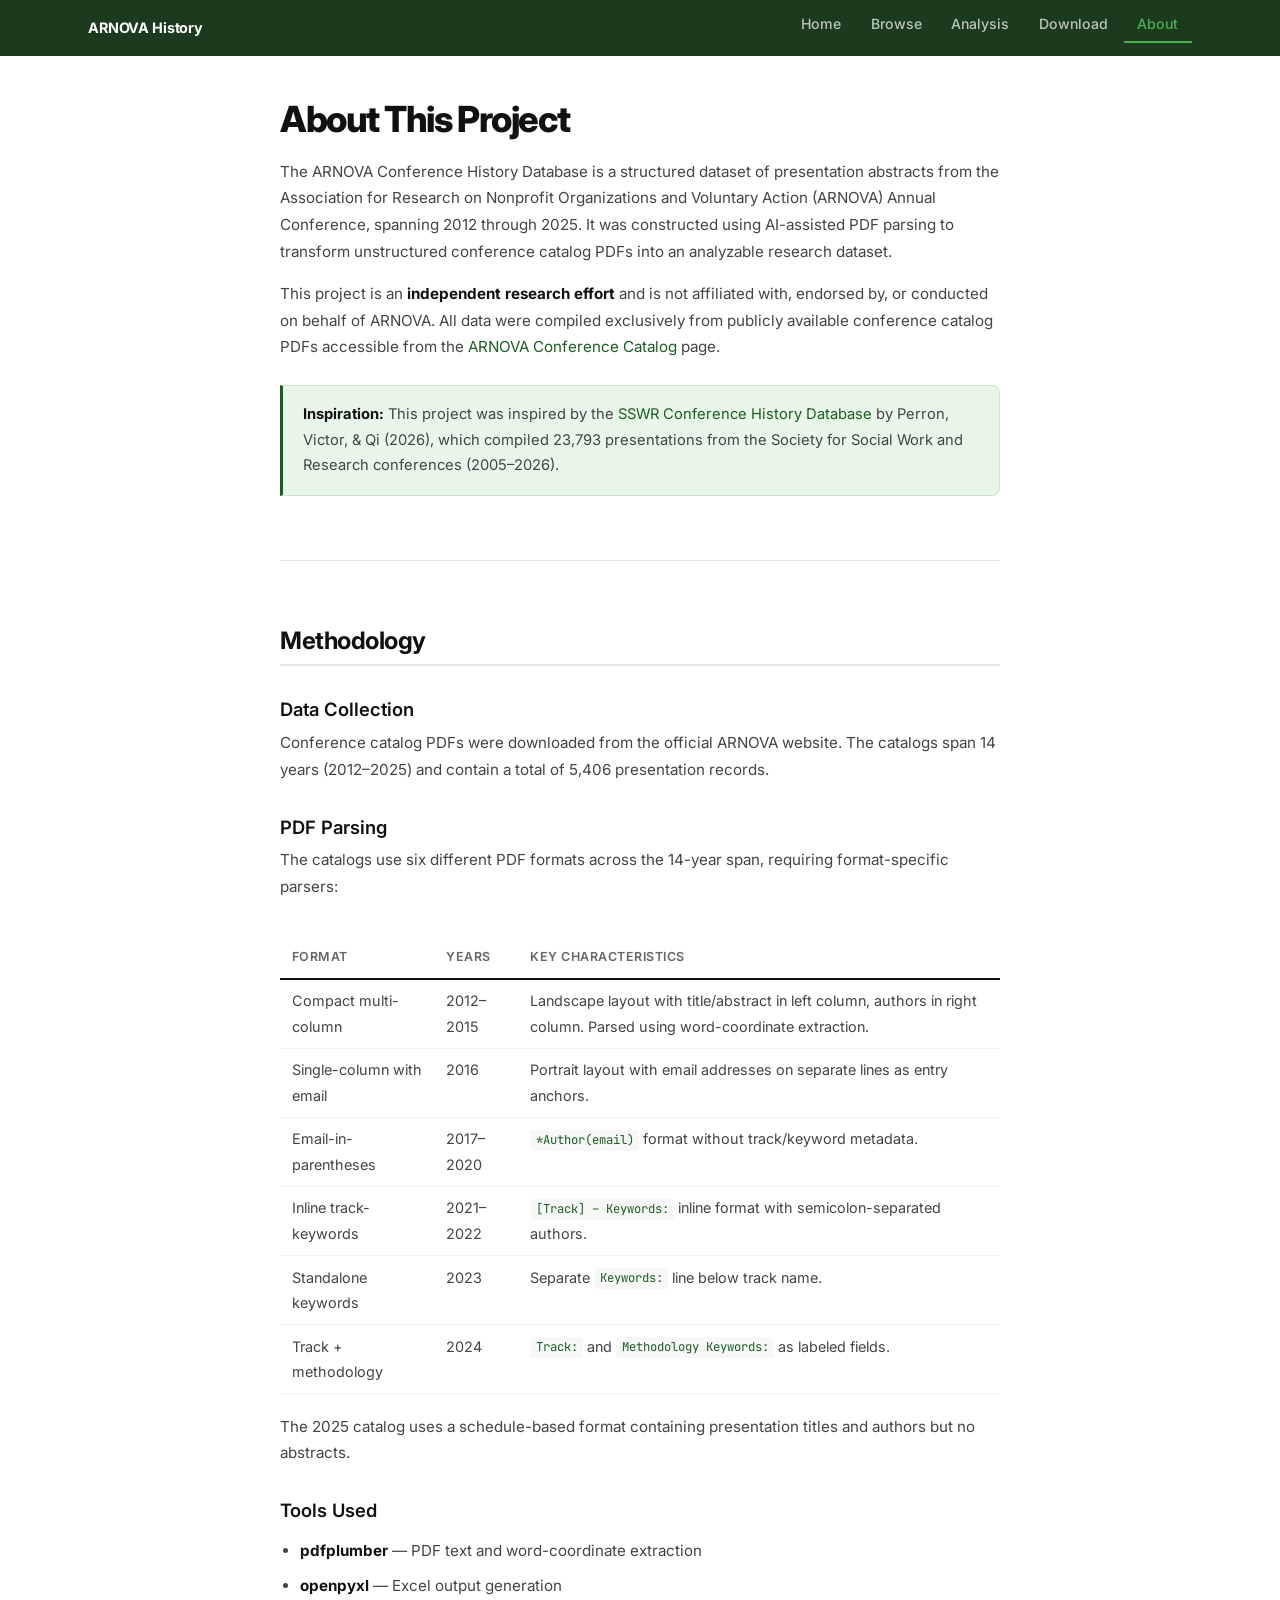
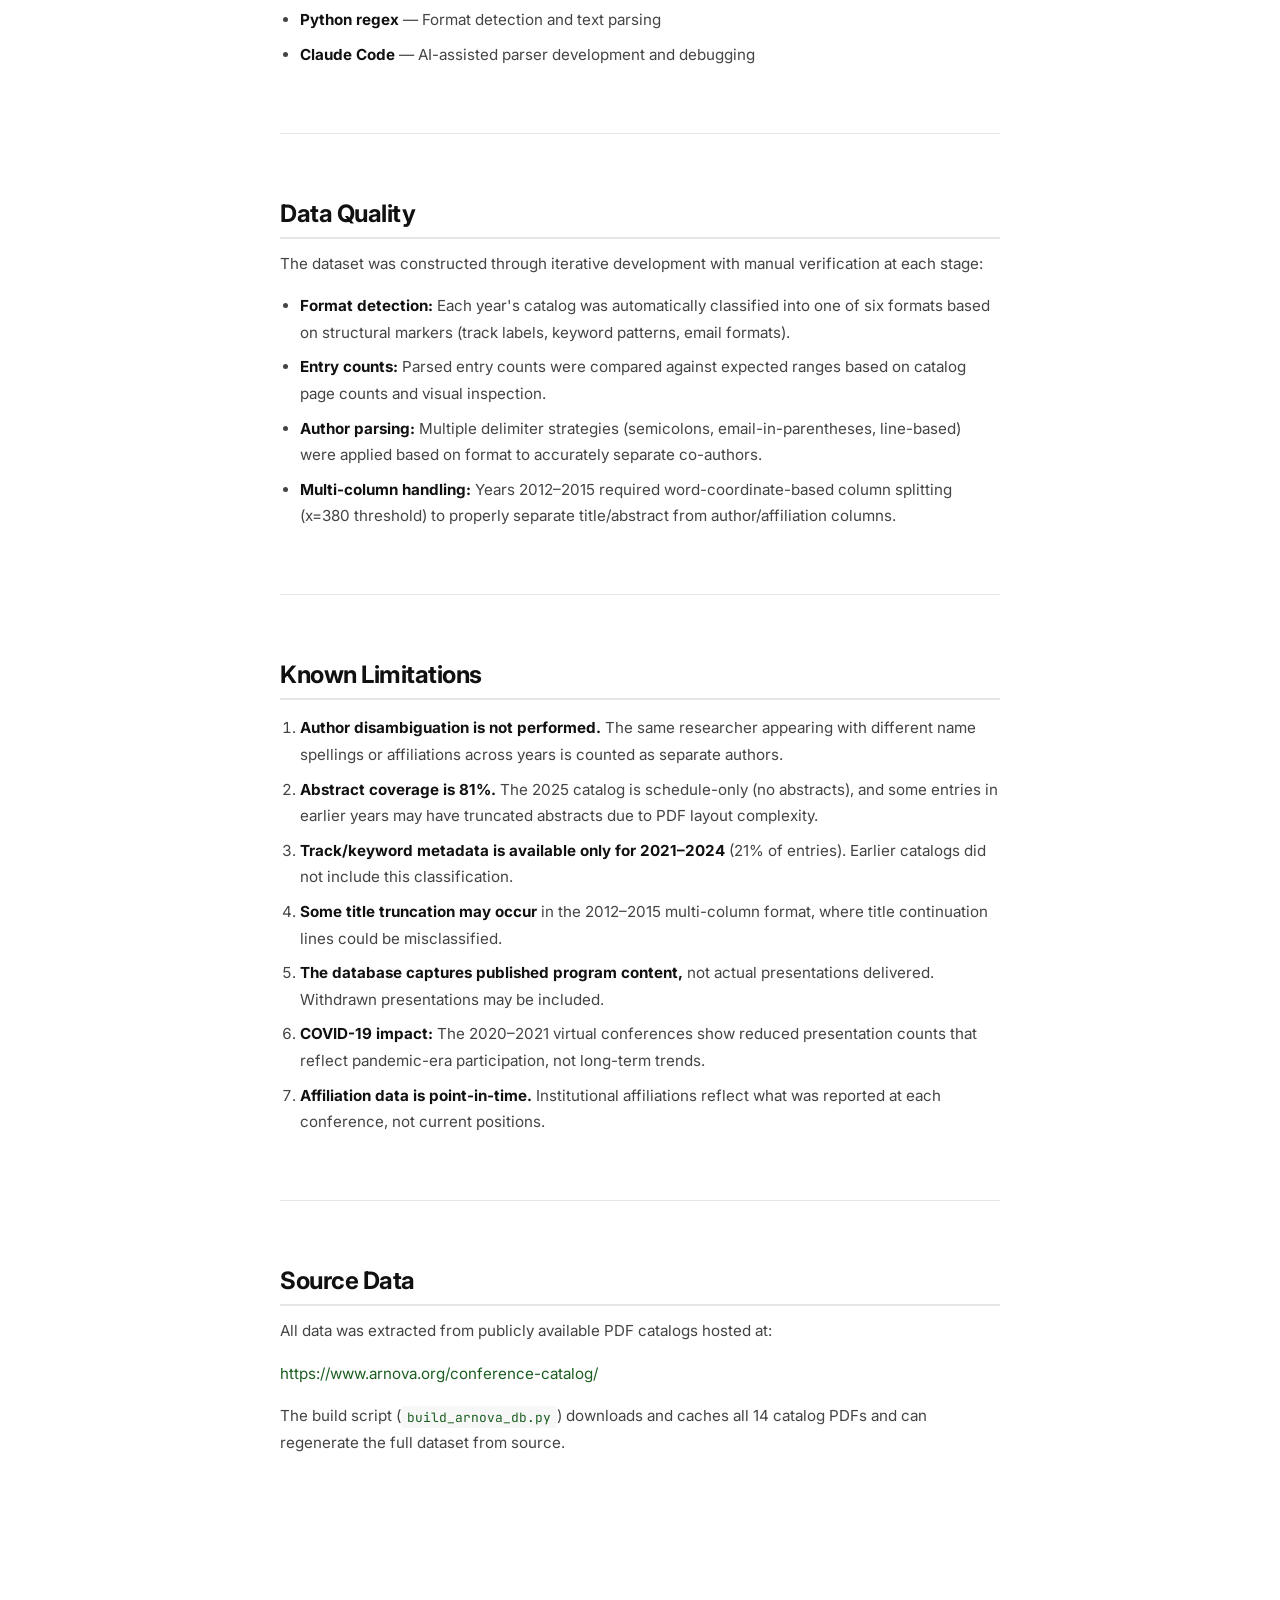
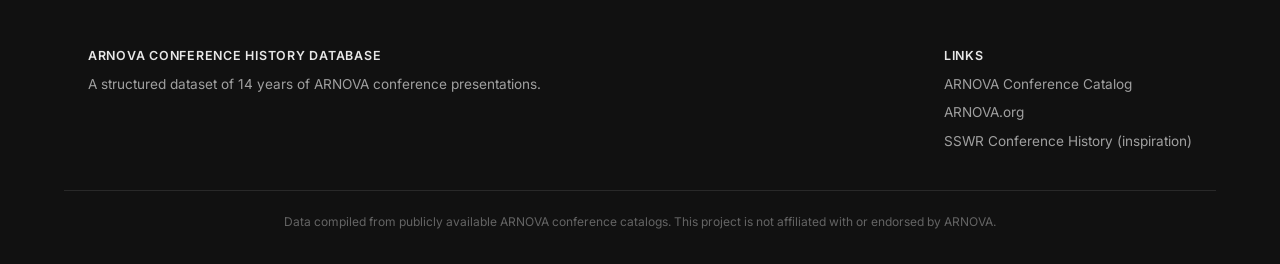
==== about.html @ 42786fa2 "Initial commit: ARNOVA Conference History Database website Static site with 5,406 presentations from" ====
<!DOCTYPE html>
<html lang="en">
<head>
  <meta charset="UTF-8">
  <meta name="viewport" content="width=device-width, initial-scale=1.0">
  <title>About | ARNOVA Conference History Database</title>
  <meta name="description" content="About the ARNOVA Conference History Database project, methodology, and limitations.">
  <link rel="stylesheet" href="css/style.css">
</head>
<body>

  <header class="site-header">
    <nav class="nav-inner">
      <a href="index.html" class="nav-brand">ARNOVA History</a>
      <button class="nav-toggle" aria-label="Toggle navigation" aria-expanded="false">&#9776;</button>
      <ul class="nav-links">
        <li><a href="index.html">Home</a></li>
        <li><a href="browse.html">Browse</a></li>
        <li><a href="analysis.html">Analysis</a></li>
        <li><a href="download.html">Download</a></li>
        <li><a href="about.html">About</a></li>
      </ul>
    </nav>
  </header>

  <main>
    <div class="container">
      <h1>About This Project</h1>

      <p>The ARNOVA Conference History Database is a structured dataset of presentation abstracts from the Association for Research on Nonprofit Organizations and Voluntary Action (ARNOVA) Annual Conference, spanning 2012 through 2025. It was constructed using AI-assisted PDF parsing to transform unstructured conference catalog PDFs into an analyzable research dataset.</p>

      <p>This project is an <strong>independent research effort</strong> and is not affiliated with, endorsed by, or conducted on behalf of ARNOVA. All data were compiled exclusively from publicly available conference catalog PDFs accessible from the <a href="https://www.arnova.org/conference-catalog/" target="_blank">ARNOVA Conference Catalog</a> page.</p>

      <div class="callout">
        <p><strong>Inspiration:</strong> This project was inspired by the <a href="https://beperron.github.io/SSWR-History-Public/" target="_blank">SSWR Conference History Database</a> by Perron, Victor, &amp; Qi (2026), which compiled 23,793 presentations from the Society for Social Work and Research conferences (2005&ndash;2026).</p>
      </div>

      <hr>

      <h2 id="methodology">Methodology</h2>

      <h3>Data Collection</h3>
      <p>Conference catalog PDFs were downloaded from the official ARNOVA website. The catalogs span 14 years (2012&ndash;2025) and contain a total of 5,406 presentation records.</p>

      <h3>PDF Parsing</h3>
      <p>The catalogs use six different PDF formats across the 14-year span, requiring format-specific parsers:</p>
      <div class="table-wrap">
        <table>
          <thead>
            <tr><th>Format</th><th>Years</th><th>Key Characteristics</th></tr>
          </thead>
          <tbody>
            <tr><td>Compact multi-column</td><td>2012&ndash;2015</td><td>Landscape layout with title/abstract in left column, authors in right column. Parsed using word-coordinate extraction.</td></tr>
            <tr><td>Single-column with email</td><td>2016</td><td>Portrait layout with email addresses on separate lines as entry anchors.</td></tr>
            <tr><td>Email-in-parentheses</td><td>2017&ndash;2020</td><td><code>*Author(email)</code> format without track/keyword metadata.</td></tr>
            <tr><td>Inline track-keywords</td><td>2021&ndash;2022</td><td><code>[Track] &ndash; Keywords:</code> inline format with semicolon-separated authors.</td></tr>
            <tr><td>Standalone keywords</td><td>2023</td><td>Separate <code>Keywords:</code> line below track name.</td></tr>
            <tr><td>Track + methodology</td><td>2024</td><td><code>Track:</code> and <code>Methodology Keywords:</code> as labeled fields.</td></tr>
          </tbody>
        </table>
      </div>
      <p>The 2025 catalog uses a schedule-based format containing presentation titles and authors but no abstracts.</p>

      <h3>Tools Used</h3>
      <ul>
        <li><strong>pdfplumber</strong> &mdash; PDF text and word-coordinate extraction</li>
        <li><strong>openpyxl</strong> &mdash; Excel output generation</li>
        <li><strong>Python regex</strong> &mdash; Format detection and text parsing</li>
        <li><strong>Claude Code</strong> &mdash; AI-assisted parser development and debugging</li>
      </ul>

      <hr>

      <h2 id="quality">Data Quality</h2>
      <p>The dataset was constructed through iterative development with manual verification at each stage:</p>
      <ul>
        <li><strong>Format detection:</strong> Each year's catalog was automatically classified into one of six formats based on structural markers (track labels, keyword patterns, email formats).</li>
        <li><strong>Entry counts:</strong> Parsed entry counts were compared against expected ranges based on catalog page counts and visual inspection.</li>
        <li><strong>Author parsing:</strong> Multiple delimiter strategies (semicolons, email-in-parentheses, line-based) were applied based on format to accurately separate co-authors.</li>
        <li><strong>Multi-column handling:</strong> Years 2012&ndash;2015 required word-coordinate-based column splitting (x=380 threshold) to properly separate title/abstract from author/affiliation columns.</li>
      </ul>

      <hr>

      <h2 id="limitations">Known Limitations</h2>
      <ol>
        <li><strong>Author disambiguation is not performed.</strong> The same researcher appearing with different name spellings or affiliations across years is counted as separate authors.</li>
        <li><strong>Abstract coverage is 81%.</strong> The 2025 catalog is schedule-only (no abstracts), and some entries in earlier years may have truncated abstracts due to PDF layout complexity.</li>
        <li><strong>Track/keyword metadata is available only for 2021&ndash;2024</strong> (21% of entries). Earlier catalogs did not include this classification.</li>
        <li><strong>Some title truncation may occur</strong> in the 2012&ndash;2015 multi-column format, where title continuation lines could be misclassified.</li>
        <li><strong>The database captures published program content,</strong> not actual presentations delivered. Withdrawn presentations may be included.</li>
        <li><strong>COVID-19 impact:</strong> The 2020&ndash;2021 virtual conferences show reduced presentation counts that reflect pandemic-era participation, not long-term trends.</li>
        <li><strong>Affiliation data is point-in-time.</strong> Institutional affiliations reflect what was reported at each conference, not current positions.</li>
      </ol>

      <hr>

      <h2 id="source">Source Data</h2>
      <p>All data was extracted from publicly available PDF catalogs hosted at:</p>
      <p><a href="https://www.arnova.org/conference-catalog/" target="_blank">https://www.arnova.org/conference-catalog/</a></p>
      <p>The build script (<code>build_arnova_db.py</code>) downloads and caches all 14 catalog PDFs and can regenerate the full dataset from source.</p>

    </div>
  </main>

  <footer class="site-footer">
    <div class="footer-inner">
      <div class="footer-col">
        <h4>ARNOVA Conference History Database</h4>
        <p>A structured dataset of 14 years of ARNOVA conference presentations.</p>
      </div>
      <div class="footer-col">
        <h4>Links</h4>
        <ul>
          <li><a href="https://www.arnova.org/conference-catalog/" target="_blank">ARNOVA Conference Catalog</a></li>
          <li><a href="https://www.arnova.org/" target="_blank">ARNOVA.org</a></li>
          <li><a href="https://beperron.github.io/SSWR-History-Public/" target="_blank">SSWR Conference History (inspiration)</a></li>
        </ul>
      </div>
    </div>
    <div class="footer-bottom">
      Data compiled from publicly available ARNOVA conference catalogs. This project is not affiliated with or endorsed by ARNOVA.
    </div>
  </footer>

  <script src="js/main.js"></script>
</body>
</html>
---- css/style.css ----
/* ============================================================
   ARNOVA Conference History Database
   Adapted from SSWR Conference History style
   ============================================================ */

@import url('https://fonts.googleapis.com/css2?family=Inter:wght@300;400;500;600;700;800&family=Newsreader:ital,wght@0,400;0,500;1,400&family=JetBrains+Mono:wght@400;500&display=swap');

:root {
  --white:        #ffffff;
  --bg:           #ffffff;
  --bg-alt:       #f7f7f8;
  --bg-code:      #1a1a2e;
  --ink:          #111111;
  --ink-secondary:#444444;
  --ink-muted:    #666666;
  --ink-light:    #999999;
  --border:       #e5e5e5;
  --border-light: #f0f0f0;
  --primary:      #1b5e20;
  --primary-dark: #0d3b12;
  --primary-bg:   #e8f5e9;
  --accent:       #2e7d32;
  --accent-light: #4caf50;
  --blue-bg:      #f0f7ff;

  --font-sans:  'Inter', -apple-system, sans-serif;
  --font-serif: 'Newsreader', 'Georgia', serif;
  --font-mono:  'JetBrains Mono', 'Menlo', monospace;

  --max-prose: 48rem;
  --max-wide:  72rem;
  --section-gap: 4rem;
}

/* ---- Reset ---- */
*, *::before, *::after { box-sizing: border-box; }

body {
  margin: 0;
  font-family: var(--font-sans);
  font-size: 0.95rem;
  font-weight: 400;
  line-height: 1.75;
  color: var(--ink-secondary);
  background: var(--bg);
  -webkit-font-smoothing: antialiased;
}

img { max-width: 100%; display: block; }

a {
  color: var(--primary);
  text-decoration: none;
  transition: color .15s;
}
a:hover { color: var(--ink); text-decoration: underline; }

::selection { background: rgba(27,94,32,.12); }

/* ---- Typography ---- */
h1, h2, h3, h4 {
  font-family: var(--font-sans);
  color: var(--ink);
  line-height: 1.3;
}

h1 {
  font-size: 2.25rem;
  font-weight: 800;
  letter-spacing: -0.04em;
  margin-top: 0;
  margin-bottom: 1rem;
}

h2 {
  font-size: 1.5rem;
  font-weight: 700;
  letter-spacing: -0.02em;
  margin-top: 3rem;
  margin-bottom: 0.75rem;
  padding-bottom: 0.5rem;
  border-bottom: 2px solid var(--border);
}

h3 {
  font-size: 1.15rem;
  font-weight: 600;
  margin-top: 2rem;
  margin-bottom: 0.5rem;
}

h4 {
  font-size: 0.95rem;
  font-weight: 600;
  margin-top: 1.5rem;
  margin-bottom: 0.4rem;
}

p { margin: 0 0 1rem; }

[id] { scroll-margin-top: 5rem; }

strong { color: var(--ink); }

code {
  font-family: var(--font-mono);
  font-size: 0.85em;
  background: var(--bg-alt);
  padding: 0.2em 0.45em;
  border-radius: 4px;
  color: var(--primary);
}

pre {
  background: var(--bg-code);
  color: #e0ddd5;
  padding: 1.25rem 1.5rem;
  overflow-x: auto;
  font-size: 0.85rem;
  line-height: 1.6;
  border-radius: 8px;
  margin: 1.25rem 0;
}
pre code { background: none; padding: 0; color: inherit; border-radius: 0; }

blockquote {
  margin: 1.5rem 0;
  padding: 0 0 0 1.25rem;
  border-left: 3px solid var(--primary);
  color: var(--ink-secondary);
  font-style: italic;
}

hr {
  border: none;
  border-top: 1px solid var(--border);
  margin: var(--section-gap) 0;
}

ol, ul { padding-left: 1.25rem; }
li { margin-bottom: 0.5rem; }

/* ---- Layout ---- */
.container       { max-width: var(--max-prose); margin: 0 auto; padding: 0 1.5rem; }
.container--wide { max-width: var(--max-wide);  margin: 0 auto; padding: 0 1.5rem; }
main { padding: 2.5rem 0 var(--section-gap); }

/* ---- Header / Nav ---- */
.site-header {
  background: #1b3a1e;
  position: sticky;
  top: 0;
  z-index: 100;
}
.nav-inner {
  max-width: var(--max-wide);
  margin: 0 auto;
  padding: 0 1.5rem;
  display: flex;
  align-items: center;
  justify-content: space-between;
  min-height: 3.5rem;
}
.nav-brand {
  display: flex;
  align-items: center;
  gap: 0.6rem;
  font-family: var(--font-sans);
  font-size: 0.9rem;
  font-weight: 700;
  color: #fff;
  letter-spacing: -0.01em;
}
.nav-brand:hover { color: #fff; text-decoration: none; }
.nav-links { display: flex; gap: 0.15rem; list-style: none; margin: 0; padding: 0; }
.nav-links a {
  color: rgba(255,255,255,.7);
  font-family: var(--font-sans);
  font-size: 0.88rem;
  font-weight: 500;
  padding: 0.6rem 0.85rem;
  border-bottom: 2px solid transparent;
  transition: all .15s;
}
.nav-links a:hover { color: #fff; text-decoration: none; }
.nav-links a.active { color: var(--accent-light); border-bottom-color: var(--accent-light); }
.nav-toggle { display: none; background: none; border: none; color: #fff; font-size: 1.3rem; cursor: pointer; }

/* ---- Hero ---- */
.hero {
  padding: 4rem 0 2rem;
}
.hero h1 {
  font-size: 3rem;
  font-weight: 800;
  letter-spacing: -0.04em;
  line-height: 1.1;
  margin: 0 0 1.25rem;
  color: var(--ink);
}
.hero .subtitle {
  font-size: 1.25rem;
  font-weight: 400;
  color: var(--ink-secondary);
  max-width: 54rem;
  line-height: 1.6;
  margin-bottom: 1.5rem;
}
.hero .badge {
  display: inline-block;
  font-family: var(--font-sans);
  font-size: 0.82rem;
  font-weight: 600;
  color: #fff;
  background: var(--accent);
  padding: 0.3rem 0.9rem;
  border-radius: 99px;
  vertical-align: middle;
}

/* ---- Stat Cards ---- */
.stats-bar {
  display: grid;
  grid-template-columns: repeat(4, 1fr);
  gap: 0;
  margin: 2rem auto;
  max-width: var(--max-wide);
  padding: 0 1.5rem;
  border-top: 1px solid var(--border);
  border-bottom: 1px solid var(--border);
}
.stat-card {
  text-align: center;
  padding: 1.5rem 0.5rem;
  border-right: 1px solid var(--border);
}
.stat-card:last-child { border-right: none; }
.stats-bar--3 { grid-template-columns: repeat(3, 1fr); }
.stat-card .number {
  font-family: var(--font-sans);
  font-size: 2.25rem;
  font-weight: 800;
  color: var(--accent);
  display: block;
  line-height: 1;
  letter-spacing: -0.03em;
}
.stat-card .label {
  font-family: var(--font-sans);
  font-size: 0.7rem;
  font-weight: 600;
  color: var(--ink-light);
  text-transform: uppercase;
  letter-spacing: 0.08em;
  margin-top: 0.4rem;
  display: block;
}

/* ---- Section ---- */
.section { margin-bottom: var(--section-gap); }
.section-label {
  font-family: var(--font-sans);
  font-size: 0.7rem;
  font-weight: 700;
  text-transform: uppercase;
  letter-spacing: 0.1em;
  color: var(--primary);
  margin-bottom: 0.25rem;
}

/* ---- Cards ---- */
.card {
  background: var(--bg-alt);
  border: 1px solid var(--border);
  border-radius: 8px;
  padding: 1.25rem 1.5rem;
  margin-bottom: 1.25rem;
}
.card h3 { margin-top: 0; }

.callout {
  background: var(--primary-bg);
  border: 1px solid rgba(27,94,32,.12);
  border-left: 3px solid var(--primary);
  border-radius: 0 8px 8px 0;
  padding: 1rem 1.25rem;
  margin: 1.5rem 0;
  font-size: 0.92rem;
}
.callout p:last-child { margin-bottom: 0; }

.callout--blue {
  background: var(--blue-bg);
  border-color: rgba(0,80,194,.1);
  border-left-color: #2563eb;
}

/* ---- Tables ---- */
table {
  width: 100%;
  border-collapse: collapse;
  font-size: 0.9rem;
  margin: 1.25rem 0;
}
thead th {
  font-family: var(--font-sans);
  font-weight: 600;
  font-size: 0.78rem;
  text-transform: uppercase;
  letter-spacing: 0.04em;
  color: var(--ink-muted);
  text-align: left;
  padding: 0.6rem 0.75rem;
  border-bottom: 2px solid var(--ink);
  background: var(--bg);
}
tbody td {
  padding: 0.55rem 0.75rem;
  border-bottom: 1px solid var(--border-light);
  vertical-align: top;
}
tbody tr:hover { background: var(--bg-alt); }

.table-wrap { overflow-x: auto; }

/* ---- Chart Container ---- */
.chart-container {
  background: var(--bg-alt);
  border: 1px solid var(--border);
  border-radius: 8px;
  padding: 1.5rem;
  margin: 1.5rem 0;
}
.chart-tabs {
  display: flex;
  gap: 0.5rem;
  margin-bottom: 1rem;
  flex-wrap: wrap;
}
.chart-tab {
  font-family: var(--font-sans);
  font-size: 0.78rem;
  font-weight: 600;
  padding: 0.4rem 0.9rem;
  border: 1px solid var(--border);
  border-radius: 6px;
  background: var(--bg);
  cursor: pointer;
  transition: all .15s;
  color: var(--ink-secondary);
}
.chart-tab:hover { border-color: var(--accent); }
.chart-tab.active { background: var(--primary); color: #fff; border-color: var(--primary); }

/* ---- Year Bar Chart ---- */
.year-bar {
  display: flex;
  align-items: center;
  gap: 0.5rem;
  margin-bottom: 0.2rem;
  font-family: var(--font-mono);
  font-size: 0.75rem;
}
.year-bar .year { width: 2.5rem; text-align: right; color: var(--ink-light); flex-shrink: 0; }
.year-bar .bar { height: 4px; background: var(--accent); border-radius: 2px; opacity: 0.7; }
.year-bar:hover .bar { opacity: 1; }
.year-bar .count { color: var(--ink-light); min-width: 2.5rem; font-size: 0.72rem; }

/* ---- Search / Browse ---- */
.search-section {
  margin: 2rem 0;
}
.search-box {
  display: flex;
  gap: 0.75rem;
  margin-bottom: 1rem;
  flex-wrap: wrap;
}
.search-input {
  flex: 1;
  min-width: 200px;
  font-family: var(--font-sans);
  font-size: 0.9rem;
  padding: 0.6rem 1rem;
  border: 1px solid var(--border);
  border-radius: 6px;
  outline: none;
  transition: border-color .15s;
}
.search-input:focus { border-color: var(--accent); }
.search-select {
  font-family: var(--font-sans);
  font-size: 0.85rem;
  padding: 0.6rem 0.75rem;
  border: 1px solid var(--border);
  border-radius: 6px;
  background: var(--bg);
  cursor: pointer;
  outline: none;
}
.search-select:focus { border-color: var(--accent); }
.search-stats {
  font-size: 0.82rem;
  color: var(--ink-muted);
  margin-bottom: 1rem;
}

/* ---- Results ---- */
.result-item {
  padding: 1rem 0;
  border-bottom: 1px solid var(--border-light);
}
.result-item:last-child { border-bottom: none; }
.result-title {
  font-weight: 600;
  color: var(--ink);
  font-size: 0.95rem;
  line-height: 1.4;
  margin-bottom: 0.25rem;
}
.result-meta {
  font-size: 0.8rem;
  color: var(--ink-muted);
  margin-bottom: 0.3rem;
}
.result-meta .year-badge {
  display: inline-block;
  background: var(--primary-bg);
  color: var(--primary);
  font-weight: 600;
  font-size: 0.72rem;
  padding: 0.1rem 0.45rem;
  border-radius: 3px;
  margin-right: 0.4rem;
}
.result-meta .track-badge {
  display: inline-block;
  background: var(--bg-alt);
  color: var(--ink-muted);
  font-size: 0.72rem;
  font-weight: 500;
  padding: 0.1rem 0.45rem;
  border-radius: 3px;
  margin-right: 0.4rem;
}
.result-abstract {
  font-size: 0.82rem;
  color: var(--ink-secondary);
  line-height: 1.5;
}
.result-authors {
  font-size: 0.82rem;
  color: var(--ink-muted);
  font-style: italic;
}

/* ---- Pagination ---- */
.pagination {
  display: flex;
  justify-content: center;
  gap: 0.3rem;
  margin-top: 1.5rem;
  flex-wrap: wrap;
}
.page-btn {
  font-family: var(--font-sans);
  font-size: 0.8rem;
  font-weight: 500;
  padding: 0.4rem 0.7rem;
  border: 1px solid var(--border);
  border-radius: 4px;
  background: var(--bg);
  cursor: pointer;
  color: var(--ink-secondary);
  transition: all .15s;
}
.page-btn:hover { border-color: var(--accent); }
.page-btn.active { background: var(--primary); color: #fff; border-color: var(--primary); }
.page-btn:disabled { opacity: 0.4; cursor: default; }

/* ---- Download Cards ---- */
.download-grid {
  display: grid;
  grid-template-columns: repeat(auto-fit, minmax(240px, 1fr));
  gap: 1rem;
  margin: 1.25rem 0;
}
.download-card {
  background: var(--bg-alt);
  border: 1px solid var(--border);
  border-radius: 8px;
  padding: 1.25rem;
  display: flex;
  flex-direction: column;
  transition: border-color .15s;
}
.download-card:hover { border-color: var(--accent); }
.download-card h3 { margin-top: 0; font-size: 1rem; }
.download-card .meta { font-size: 0.85rem; color: var(--ink-muted); flex: 1; }
.download-card .btn { margin-top: 0.75rem; }

/* ---- Buttons ---- */
.btn {
  display: inline-block;
  font-family: var(--font-sans);
  font-size: 0.82rem;
  font-weight: 600;
  padding: 0.55rem 1.25rem;
  border-radius: 6px;
  border: none;
  cursor: pointer;
  text-align: center;
  transition: all .15s;
}
.btn:hover { text-decoration: none; }
.btn:active { transform: scale(.98); }
.btn--primary {
  background: var(--primary);
  color: #fff;
}
.btn--primary:hover { background: var(--primary-dark); color: #fff; }
.btn--outline {
  background: transparent;
  color: var(--ink);
  border: 1px solid var(--border);
}
.btn--outline:hover { border-color: var(--ink); background: var(--bg-alt); }
.btn--sm { font-size: 0.78rem; padding: 0.4rem 0.9rem; }

/* ---- Track List ---- */
.track-grid {
  display: grid;
  grid-template-columns: repeat(auto-fit, minmax(280px, 1fr));
  gap: 0.75rem;
  margin: 1rem 0;
}
.track-item {
  display: flex;
  justify-content: space-between;
  align-items: center;
  padding: 0.6rem 1rem;
  background: var(--bg-alt);
  border: 1px solid var(--border-light);
  border-radius: 6px;
  font-size: 0.85rem;
}
.track-item .track-name { color: var(--ink-secondary); }
.track-item .track-count {
  font-family: var(--font-mono);
  font-size: 0.78rem;
  color: var(--accent);
  font-weight: 600;
}

/* ---- Top Affiliations ---- */
.aff-bar {
  display: flex;
  align-items: center;
  gap: 0.75rem;
  margin-bottom: 0.35rem;
  font-size: 0.82rem;
}
.aff-bar .aff-rank {
  width: 1.5rem;
  text-align: right;
  color: var(--ink-light);
  font-family: var(--font-mono);
  font-size: 0.72rem;
  flex-shrink: 0;
}
.aff-bar .aff-name {
  flex: 1;
  color: var(--ink-secondary);
  white-space: nowrap;
  overflow: hidden;
  text-overflow: ellipsis;
}
.aff-bar .aff-fill {
  height: 4px;
  background: var(--accent);
  border-radius: 2px;
  opacity: 0.6;
  flex-shrink: 0;
}
.aff-bar .aff-count {
  font-family: var(--font-mono);
  font-size: 0.72rem;
  color: var(--ink-light);
  width: 2.5rem;
  text-align: right;
  flex-shrink: 0;
}

/* ---- Footer ---- */
.site-footer {
  background: var(--ink);
  color: rgba(255,255,255,.6);
  padding: 3rem 0 2rem;
  margin-top: var(--section-gap);
  font-size: 0.85rem;
}
.footer-inner {
  max-width: var(--max-wide);
  margin: 0 auto;
  padding: 0 1.5rem;
  display: flex;
  justify-content: space-between;
  align-items: flex-start;
  flex-wrap: wrap;
  gap: 2rem;
}
.footer-col h4 {
  color: rgba(255,255,255,.9);
  font-family: var(--font-sans);
  font-size: 0.78rem;
  font-weight: 600;
  text-transform: uppercase;
  letter-spacing: 0.06em;
  margin-top: 0;
  margin-bottom: 0.5rem;
}
.footer-col a { color: rgba(255,255,255,.6); }
.footer-col a:hover { color: #fff; }
.footer-col ul { list-style: none; margin: 0; padding: 0; }
.footer-col li { margin-bottom: 0.3rem; }
.footer-bottom {
  max-width: var(--max-wide);
  margin: 2rem auto 0;
  padding: 1.25rem 1.5rem 0;
  border-top: 1px solid rgba(255,255,255,.1);
  font-size: 0.75rem;
  color: rgba(255,255,255,.35);
  text-align: center;
}

/* ---- Analysis Nav ---- */
.analysis-nav {
  display: flex;
  flex-wrap: wrap;
  gap: 0.5rem;
  margin: 1.5rem 0;
  padding: 1rem 1.25rem;
  background: var(--bg-alt);
  border: 1px solid var(--border);
  border-radius: 8px;
}
.analysis-nav a {
  font-family: var(--font-sans);
  font-size: 0.82rem;
  font-weight: 600;
  padding: 0.4rem 0.9rem;
  border: 1px solid var(--border);
  border-radius: 6px;
  background: var(--bg);
  color: var(--ink-secondary);
  transition: all .15s;
  text-decoration: none;
}
.analysis-nav a:hover {
  border-color: var(--accent);
  background: var(--primary-bg);
  color: var(--primary);
  text-decoration: none;
}

/* ---- Responsive ---- */
@media (max-width: 768px) {
  .hero { padding: 2.5rem 0 1.5rem; }
  .hero h1 { font-size: 2rem; }
  .stats-bar { grid-template-columns: repeat(2, 1fr); }
  .stat-card .number { font-size: 1.3rem; }
  h1 { font-size: 1.75rem; }
  h2 { font-size: 1.25rem; }
  .footer-inner { flex-direction: column; }
  .nav-links { display: none; }
  .nav-links.open {
    display: flex;
    flex-direction: column;
    position: absolute;
    top: 3.5rem;
    left: 0;
    right: 0;
    background: #1b3a1e;
    padding: 0.5rem 1rem 1rem;
    border-bottom: 1px solid rgba(255,255,255,.1);
    box-shadow: 0 4px 12px rgba(0,0,0,.3);
  }
  .nav-toggle { display: block; }
  .search-box { flex-direction: column; }
}

@media (max-width: 480px) {
  .stats-bar { grid-template-columns: repeat(2, 1fr); }
  .download-grid { grid-template-columns: 1fr; }
  .track-grid { grid-template-columns: 1fr; }
}
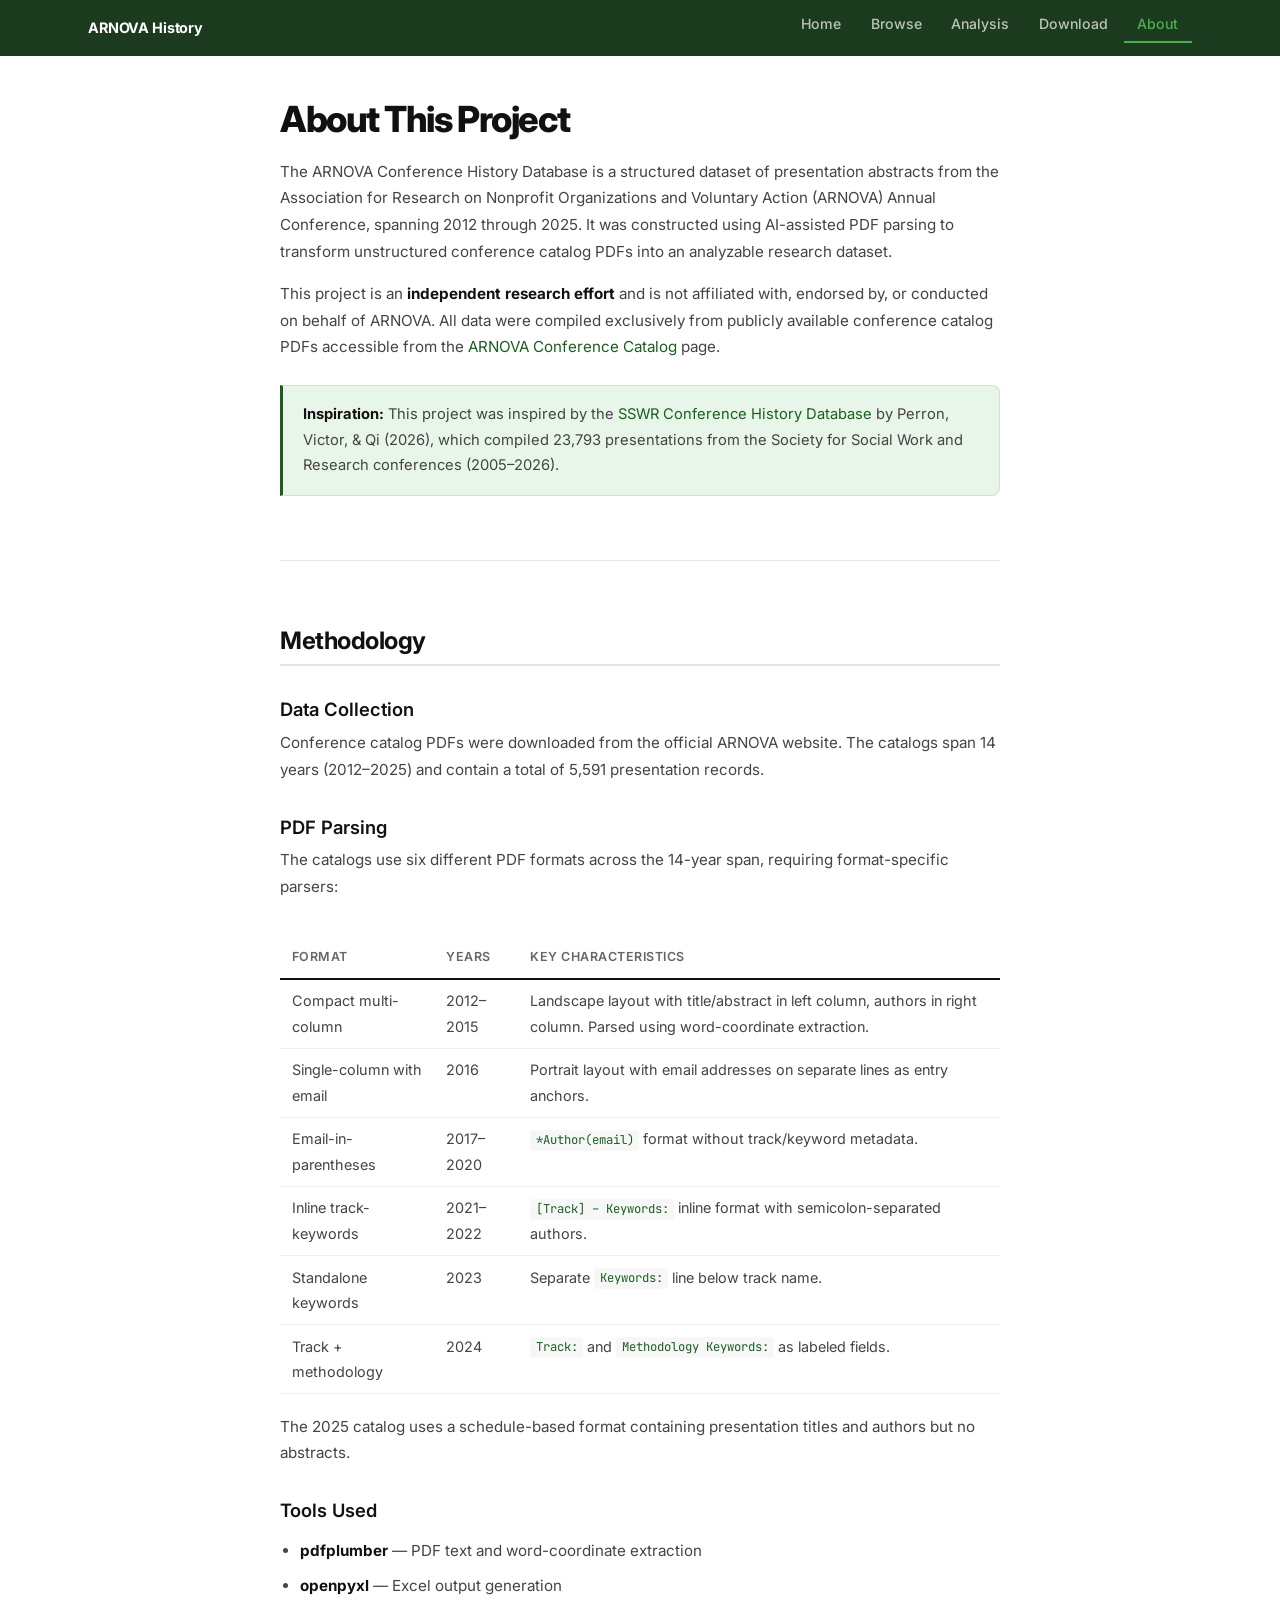
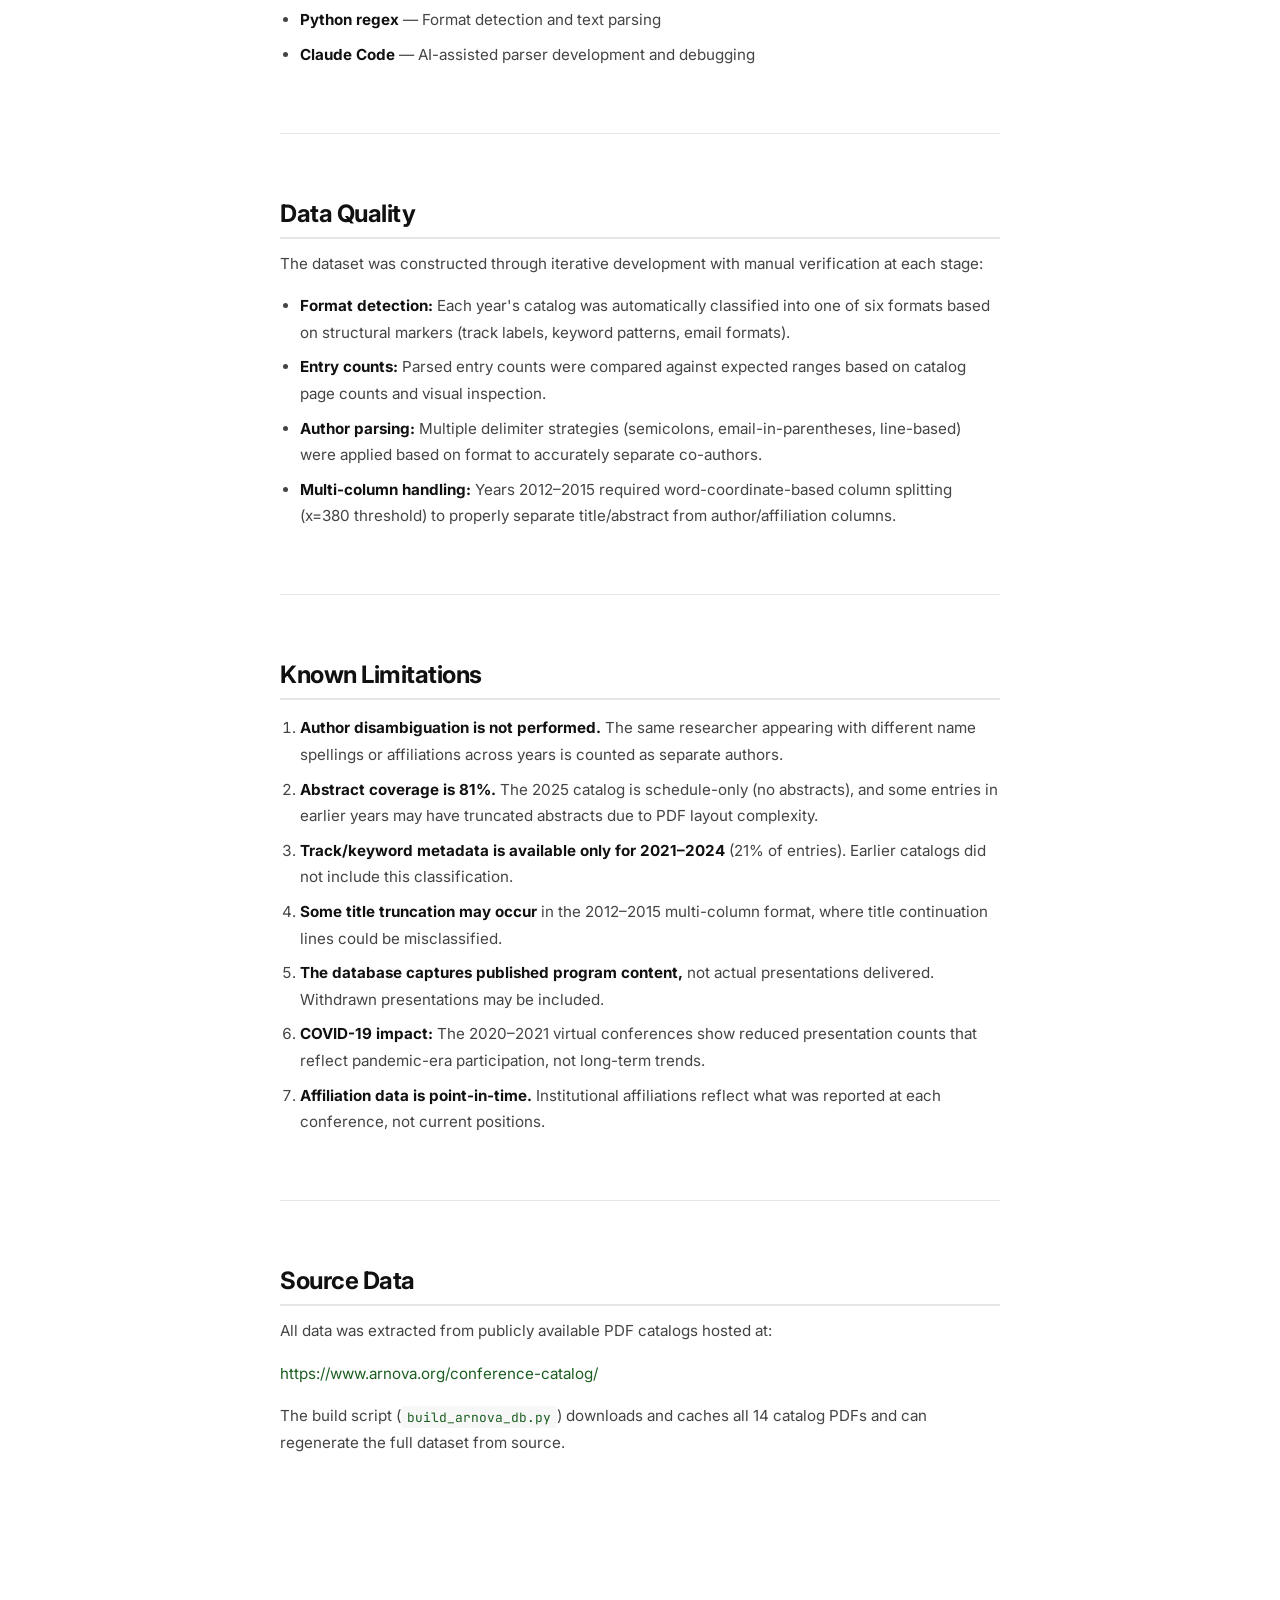
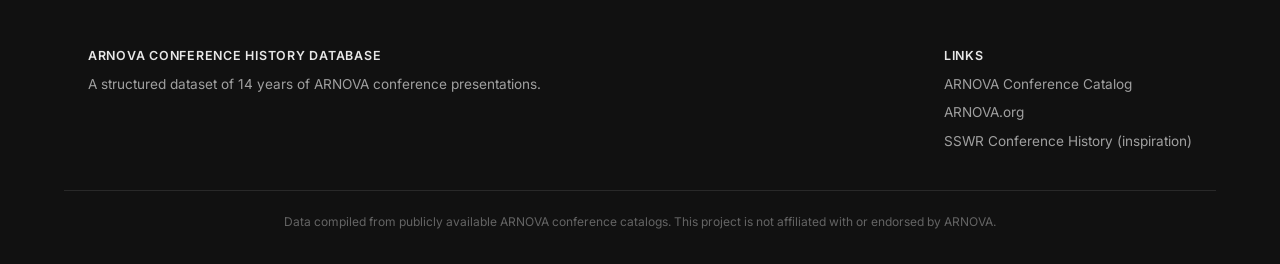
==== commit 499eff03: "Update presentation count from 5,406 to 5,591 across all pages Co-Authored-By: Claude Sonnet 4.6 <no" ====
--- a/about.html
+++ b/about.html
@@ -40,7 +40,7 @@
       <h2 id="methodology">Methodology</h2>
 
       <h3>Data Collection</h3>
-      <p>Conference catalog PDFs were downloaded from the official ARNOVA website. The catalogs span 14 years (2012&ndash;2025) and contain a total of 5,406 presentation records.</p>
+      <p>Conference catalog PDFs were downloaded from the official ARNOVA website. The catalogs span 14 years (2012&ndash;2025) and contain a total of 5,591 presentation records.</p>
 
       <h3>PDF Parsing</h3>
       <p>The catalogs use six different PDF formats across the 14-year span, requiring format-specific parsers:</p>
